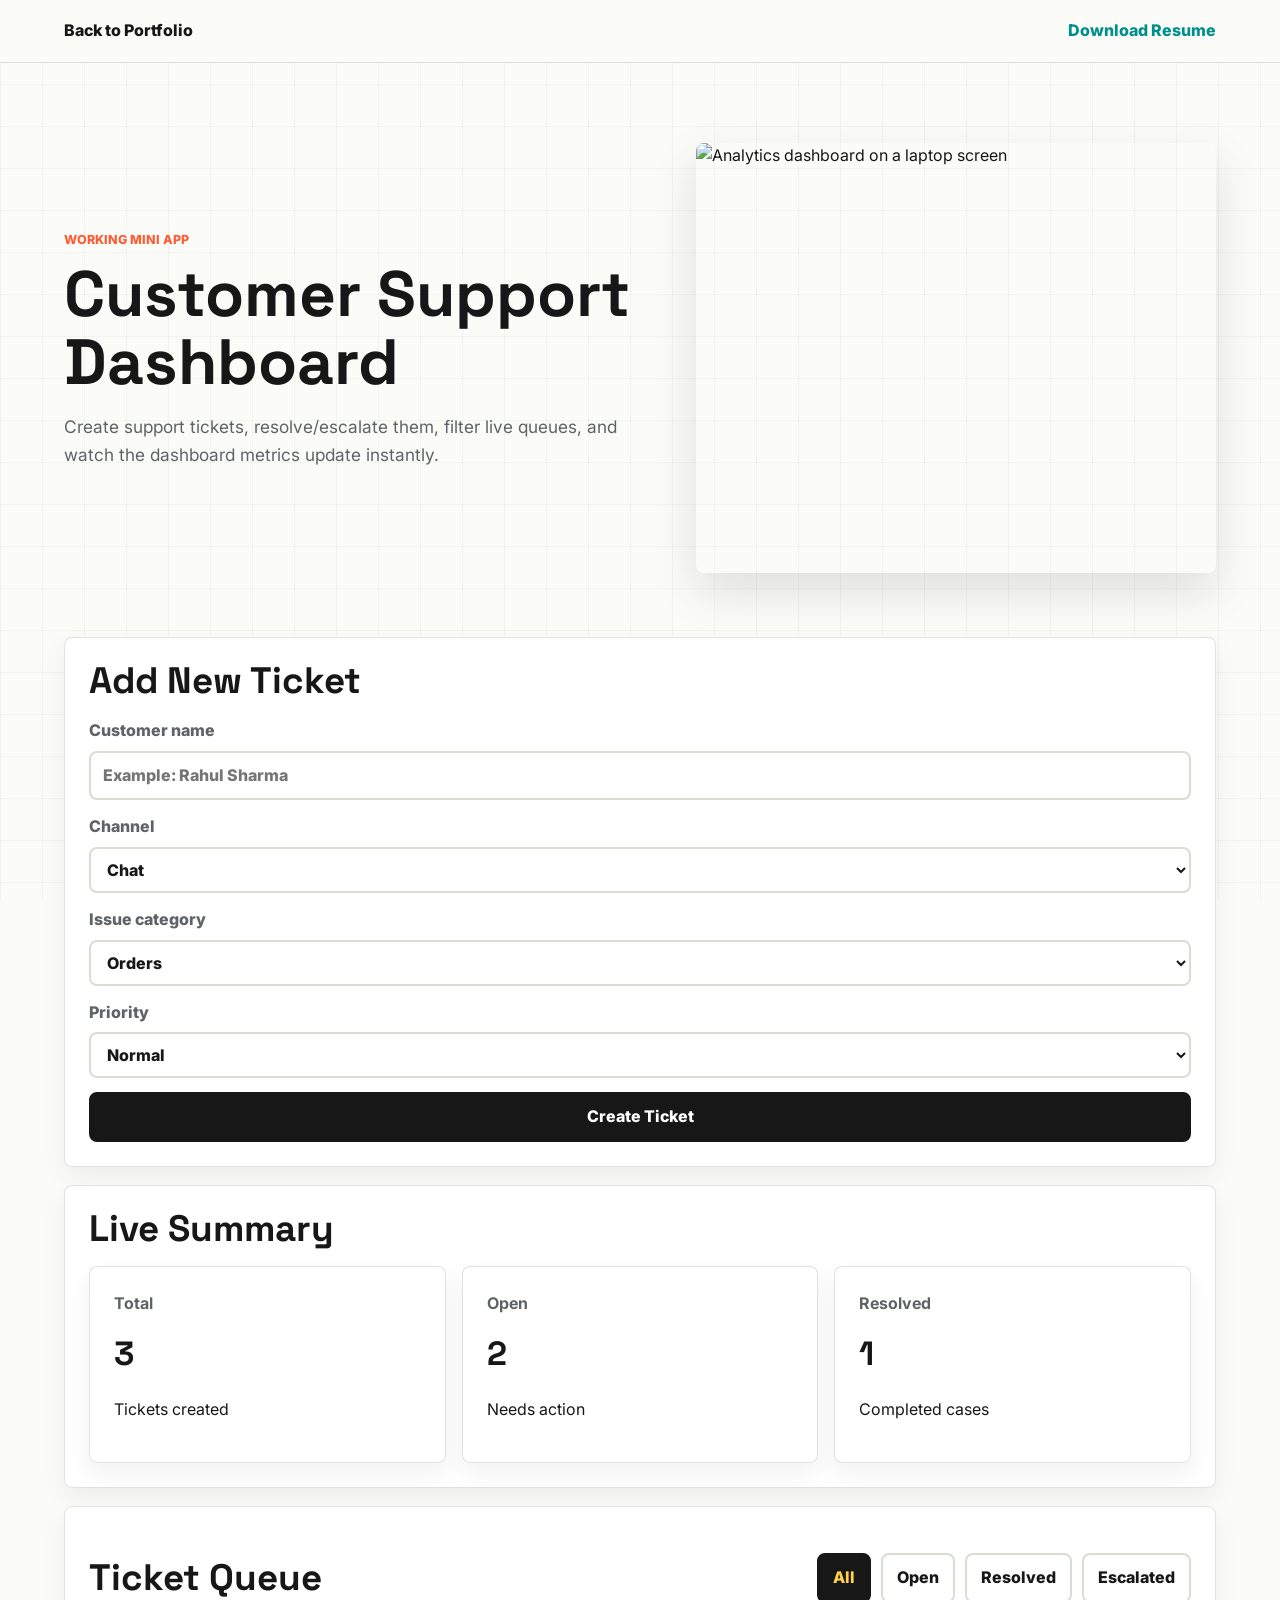
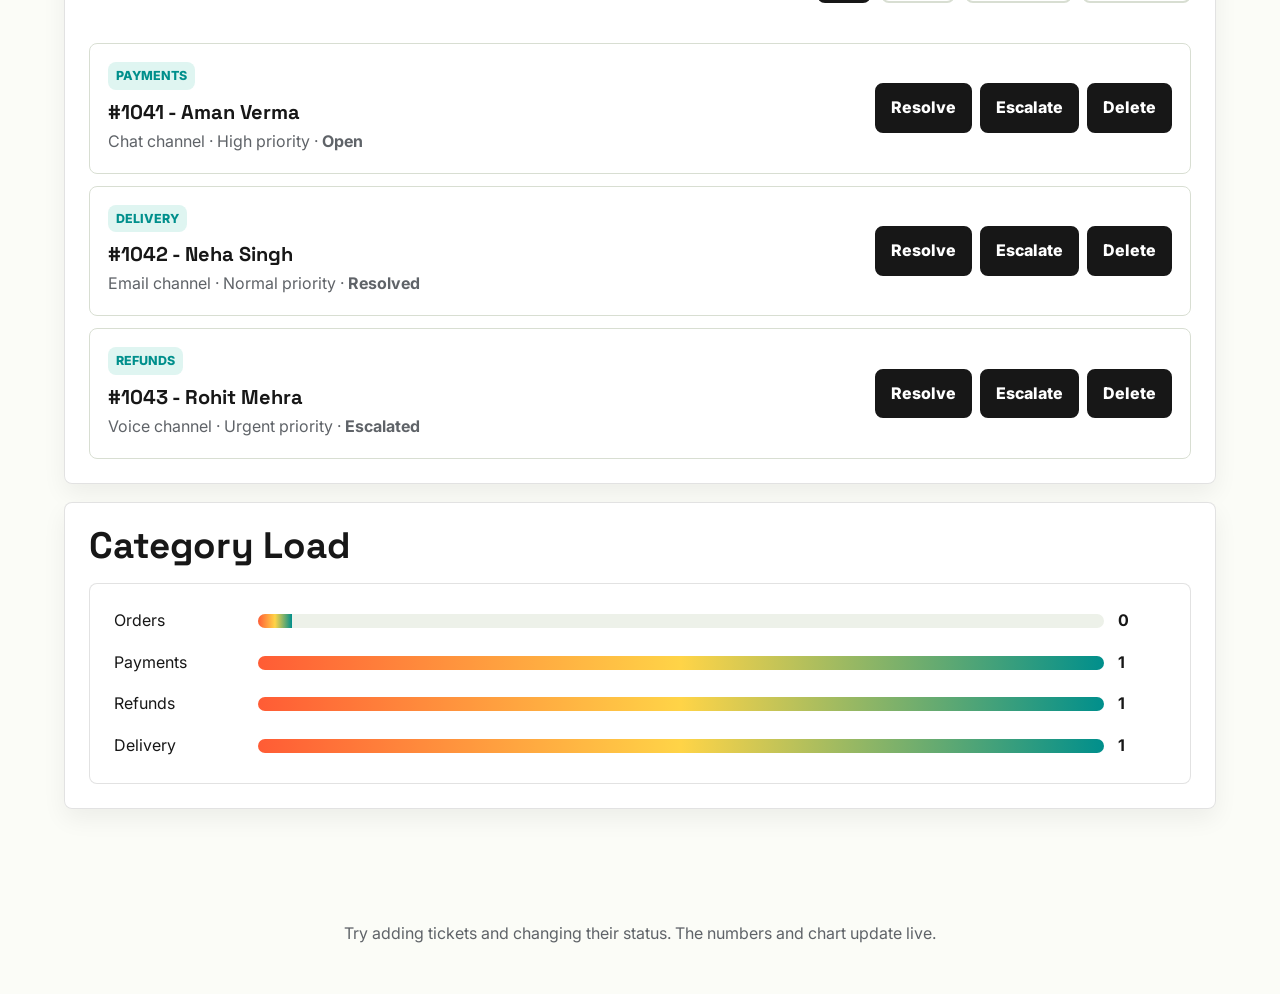
==== projects/customer-support-dashboard.html @ beaea04d "Add files via upload" ====
<!DOCTYPE html>
<html lang="en">
<head>
  <meta charset="UTF-8">
  <meta name="viewport" content="width=device-width, initial-scale=1.0">
  <title>Customer Support Dashboard | Gaurav Khanduri</title>
  <link rel="preconnect" href="https://fonts.googleapis.com">
  <link rel="preconnect" href="https://fonts.gstatic.com" crossorigin>
  <link href="https://fonts.googleapis.com/css2?family=Inter:wght@400;500;600;700;800&family=Space+Grotesk:wght@600;700&display=swap" rel="stylesheet">
  <link rel="stylesheet" href="project.css">
</head>
<body data-app="support">
  <header class="project-header">
    <a class="back-link" href="../index.html#work">Back to Portfolio</a>
    <a class="mini-link" href="../assets/Gaurav-Khanduri-Resume.pdf" download>Download Resume</a>
  </header>

  <main>
    <section class="project-hero app-hero">
      <div>
        <p class="eyebrow">Working Mini App</p>
        <h1>Customer Support Dashboard</h1>
        <p class="hero-copy">Create support tickets, resolve/escalate them, filter live queues, and watch the dashboard metrics update instantly.</p>
      </div>
      <div class="hero-image">
        <img src="https://images.unsplash.com/photo-1551288049-bebda4e38f71?auto=format&fit=crop&w=1100&q=80" alt="Analytics dashboard on a laptop screen">
      </div>
    </section>

    <section class="project-section app-shell">
      <div class="app-panel form-panel">
        <h2>Add New Ticket</h2>
        <form class="app-form" data-ticket-form>
          <label>
            Customer name
            <input name="customer" type="text" placeholder="Example: Rahul Sharma" required>
          </label>
          <label>
            Channel
            <select name="channel" required>
              <option>Chat</option>
              <option>Email</option>
              <option>Voice</option>
            </select>
          </label>
          <label>
            Issue category
            <select name="category" required>
              <option>Orders</option>
              <option>Payments</option>
              <option>Refunds</option>
              <option>Delivery</option>
            </select>
          </label>
          <label>
            Priority
            <select name="priority" required>
              <option>Normal</option>
              <option>High</option>
              <option>Urgent</option>
            </select>
          </label>
          <button class="app-button" type="submit">Create Ticket</button>
        </form>
      </div>

      <div class="app-panel">
        <h2>Live Summary</h2>
        <div class="metric-grid dashboard-metrics">
          <article class="metric"><span>Total</span><strong data-total-tickets>0</strong><p>Tickets created</p></article>
          <article class="metric"><span>Open</span><strong data-open-tickets>0</strong><p>Needs action</p></article>
          <article class="metric"><span>Resolved</span><strong data-resolved-tickets>0</strong><p>Completed cases</p></article>
        </div>
      </div>

      <div class="app-panel">
        <div class="panel-title-row">
          <h2>Ticket Queue</h2>
          <div class="filter-row compact">
            <button class="filter-button is-active" type="button" data-ticket-filter="all">All</button>
            <button class="filter-button" type="button" data-ticket-filter="Open">Open</button>
            <button class="filter-button" type="button" data-ticket-filter="Resolved">Resolved</button>
            <button class="filter-button" type="button" data-ticket-filter="Escalated">Escalated</button>
          </div>
        </div>
        <div class="ticket-list" data-ticket-list></div>
      </div>

      <div class="app-panel">
        <h2>Category Load</h2>
        <div class="chart" data-ticket-chart></div>
      </div>
    </section>
  </main>

  <footer class="project-footer">
    <p>Try adding tickets and changing their status. The numbers and chart update live.</p>
  </footer>

  <script src="project.js"></script>
</body>
</html>
---- projects/project.css ----
:root {
  --ink: #171717;
  --muted: #5f6368;
  --paper: #fbfcf7;
  --white: #ffffff;
  --line: #d8ded2;
  --teal: #008f8c;
  --coral: #ff5c35;
  --green: #79c143;
  --yellow: #ffd447;
  --electric: #24e0c6;
  --shadow: 0 18px 45px rgba(23, 23, 23, 0.12);
}

* {
  box-sizing: border-box;
}

html {
  scroll-behavior: smooth;
}

body {
  margin: 0;
  overflow-x: hidden;
  background: var(--paper);
  color: var(--ink);
  font-family: Inter, Arial, sans-serif;
  line-height: 1.6;
}

body::before {
  position: fixed;
  inset: 0;
  z-index: -1;
  background:
    linear-gradient(rgba(23, 23, 23, 0.035) 1px, transparent 1px),
    linear-gradient(90deg, rgba(23, 23, 23, 0.035) 1px, transparent 1px);
  background-size: 42px 42px;
  content: "";
}

a {
  color: inherit;
  text-decoration: none;
}

img {
  display: block;
  max-width: 100%;
}

.project-header {
  position: sticky;
  top: 0;
  z-index: 10;
  display: flex;
  justify-content: space-between;
  gap: 18px;
  align-items: center;
  padding: 18px 5%;
  background: rgba(251, 252, 247, 0.92);
  border-bottom: 1px solid var(--line);
  backdrop-filter: blur(14px);
}

.back-link,
.mini-link {
  font-weight: 800;
}

.mini-link {
  color: var(--teal);
}

.project-hero {
  display: grid;
  grid-template-columns: minmax(0, 1fr) minmax(300px, 520px);
  gap: 44px;
  align-items: center;
  padding: 80px 5% 56px;
}

.eyebrow {
  margin: 0 0 12px;
  color: var(--coral);
  font-size: 0.78rem;
  font-weight: 800;
  text-transform: uppercase;
}

h1,
h2,
h3 {
  margin: 0;
  font-family: "Space Grotesk", Arial, sans-serif;
  line-height: 1.05;
}

h1 {
  max-width: 760px;
  font-size: 4rem;
}

h2 {
  font-size: 2.3rem;
}

h3 {
  font-size: 1.25rem;
}

.hero-copy {
  max-width: 660px;
  color: var(--muted);
  font-size: 1.08rem;
}

.hero-image {
  overflow: hidden;
  border-radius: 8px;
  box-shadow: var(--shadow);
}

.hero-image img {
  width: 100%;
  height: 430px;
  object-fit: cover;
  animation: imageBreath 10s ease-in-out infinite alternate;
}

.project-section {
  padding: 64px 5%;
}

.app-hero {
  padding-bottom: 36px;
}

.app-shell {
  display: grid;
  gap: 18px;
  padding-top: 28px;
}

.app-panel {
  padding: 24px;
  border: 1px solid rgba(23, 23, 23, 0.12);
  border-radius: 8px;
  background: rgba(255, 255, 255, 0.92);
  box-shadow: 0 10px 24px rgba(23, 23, 23, 0.06);
}

.form-panel {
  background: #ffffff;
}

.app-form {
  display: grid;
  gap: 14px;
  margin-top: 18px;
}

.app-form label {
  display: grid;
  gap: 7px;
  color: var(--muted);
  font-weight: 800;
}

.app-form input,
.app-form select,
.app-form textarea {
  width: 100%;
  min-height: 46px;
  padding: 10px 12px;
  border: 2px solid var(--line);
  border-radius: 8px;
  background: var(--white);
  color: var(--ink);
  font: inherit;
}

.app-form textarea {
  resize: vertical;
}

.app-button,
.ticket-actions button {
  min-height: 44px;
  padding: 10px 14px;
  border: 2px solid var(--ink);
  border-radius: 8px;
  background: var(--ink);
  color: var(--white);
  font: inherit;
  font-weight: 800;
  cursor: pointer;
  transition: transform 180ms ease, background 180ms ease, color 180ms ease;
}

.app-button:hover,
.ticket-actions button:hover {
  transform: translateY(-2px);
  background: var(--yellow);
  color: var(--ink);
}

.panel-title-row {
  display: flex;
  flex-wrap: wrap;
  gap: 16px;
  align-items: center;
  justify-content: space-between;
}

.compact {
  margin: 0;
}

.dashboard-metrics {
  margin-top: 18px;
}

.panel-grid,
.metric-grid,
.insight-grid,
.issue-grid {
  display: grid;
  grid-template-columns: repeat(3, 1fr);
  gap: 16px;
}

.panel,
.metric,
.insight,
.issue,
.faq-item,
.feedback-item,
.table-panel {
  border: 1px solid rgba(23, 23, 23, 0.12);
  border-radius: 8px;
  background: var(--white);
  box-shadow: 0 10px 24px rgba(23, 23, 23, 0.06);
}

.metric,
.insight,
.issue {
  min-height: 150px;
  padding: 24px;
}

.metric strong,
.insight strong,
.issue strong {
  display: block;
  margin-top: 10px;
  font-family: "Space Grotesk", Arial, sans-serif;
  font-size: 2.1rem;
}

.metric span,
.insight span,
.issue span {
  color: var(--muted);
  font-weight: 700;
}

.table-panel {
  margin-top: 18px;
  overflow: hidden;
}

.ticket-list {
  display: grid;
  gap: 12px;
  margin-top: 18px;
}

.ticket-card {
  display: flex;
  justify-content: space-between;
  gap: 18px;
  padding: 18px;
  border: 1px solid var(--line);
  border-radius: 8px;
  background: var(--white);
}

.ticket-card h3 {
  margin: 0 0 6px;
}

.ticket-card p {
  margin: 0;
  color: var(--muted);
}

.ticket-actions {
  display: flex;
  flex-wrap: wrap;
  gap: 8px;
  align-items: center;
  justify-content: flex-end;
}

.table-row {
  display: grid;
  grid-template-columns: 1.2fr 1fr 1fr 1fr;
  gap: 16px;
  padding: 16px 20px;
  border-bottom: 1px solid var(--line);
}

.table-row:last-child {
  border-bottom: 0;
}

.table-row.header {
  background: var(--ink);
  color: var(--white);
  font-weight: 800;
}

.status {
  display: inline-flex;
  width: max-content;
  padding: 4px 8px;
  border-radius: 8px;
  background: #e8f7d8;
  color: #235c1f;
  font-weight: 800;
}

.chart {
  display: grid;
  gap: 16px;
  margin-top: 18px;
  padding: 24px;
  border: 1px solid rgba(23, 23, 23, 0.12);
  border-radius: 8px;
  background: var(--white);
}

.bar {
  display: grid;
  grid-template-columns: 130px minmax(0, 1fr) 48px;
  gap: 14px;
  align-items: center;
}

.bar-track {
  height: 14px;
  overflow: hidden;
  border-radius: 8px;
  background: #edf1e9;
}

.bar-track span {
  display: block;
  width: var(--value);
  height: 100%;
  background: linear-gradient(90deg, var(--coral), var(--yellow), var(--teal));
  animation: growBar 900ms ease both;
}

.filter-row,
.search-row {
  display: flex;
  flex-wrap: wrap;
  gap: 10px;
  margin: 22px 0;
}

.filter-button,
.search-row input {
  min-height: 44px;
  border: 2px solid var(--line);
  border-radius: 8px;
  background: var(--white);
  color: var(--ink);
  font: inherit;
  font-weight: 800;
}

.filter-button {
  padding: 10px 14px;
  cursor: pointer;
}

.filter-button.is-active {
  border-color: var(--ink);
  background: var(--ink);
  color: var(--yellow);
}

.search-row input {
  width: min(520px, 100%);
  padding: 10px 14px;
}

.feedback-list,
.faq-list {
  display: grid;
  gap: 12px;
}

.feedback-item,
.faq-item {
  padding: 20px;
}

.feedback-item h3,
.faq-item h3 {
  margin-bottom: 8px;
}

.analysis-result,
.order-result,
.issue-output {
  margin-top: 16px;
}

.result-grid {
  display: grid;
  grid-template-columns: repeat(3, 1fr);
  gap: 12px;
  margin-bottom: 16px;
}

.result-grid article,
.app-result {
  padding: 18px;
  border: 1px solid var(--line);
  border-radius: 8px;
  background: var(--white);
}

.result-grid span {
  color: var(--muted);
  font-size: 0.78rem;
  font-weight: 800;
  text-transform: uppercase;
}

.result-grid strong {
  display: block;
  margin-top: 6px;
  font-family: "Space Grotesk", Arial, sans-serif;
  font-size: 1.4rem;
}

.empty-state {
  padding: 18px;
  border: 1px dashed var(--line);
  border-radius: 8px;
  color: var(--muted);
}

.category {
  display: inline-flex;
  margin-bottom: 12px;
  padding: 4px 8px;
  border-radius: 8px;
  background: #dff5f1;
  color: var(--teal);
  font-size: 0.78rem;
  font-weight: 800;
  text-transform: uppercase;
}

.issue-grid {
  grid-template-columns: repeat(4, 1fr);
}

.faq-item[hidden],
.feedback-item[hidden] {
  display: none;
}

.project-footer {
  padding: 32px 5%;
  color: var(--muted);
  text-align: center;
}

@keyframes growBar {
  from {
    width: 0;
  }
}

@keyframes imageBreath {
  from {
    transform: scale(1);
  }

  to {
    transform: scale(1.06);
  }
}

@media (prefers-reduced-motion: reduce) {
  *,
  *::before,
  *::after {
    animation-duration: 1ms !important;
    animation-iteration-count: 1 !important;
    scroll-behavior: auto !important;
    transition-duration: 1ms !important;
  }
}

@media (max-width: 920px) {
  .project-hero,
  .panel-grid,
  .metric-grid,
  .insight-grid,
  .issue-grid,
  .result-grid {
    grid-template-columns: 1fr;
  }

  h1 {
    font-size: 3rem;
  }

  h2 {
    font-size: 2rem;
  }
}

@media (max-width: 680px) {
  .project-header {
    align-items: flex-start;
    flex-direction: column;
  }

  .project-hero,
  .project-section {
    padding-left: 18px;
    padding-right: 18px;
  }

  h1 {
    font-size: 2.25rem;
  }

  .hero-image img {
    height: 280px;
  }

  .table-row,
  .bar,
  .ticket-card {
    grid-template-columns: 1fr;
    flex-direction: column;
  }

  .ticket-actions {
    justify-content: flex-start;
  }
}
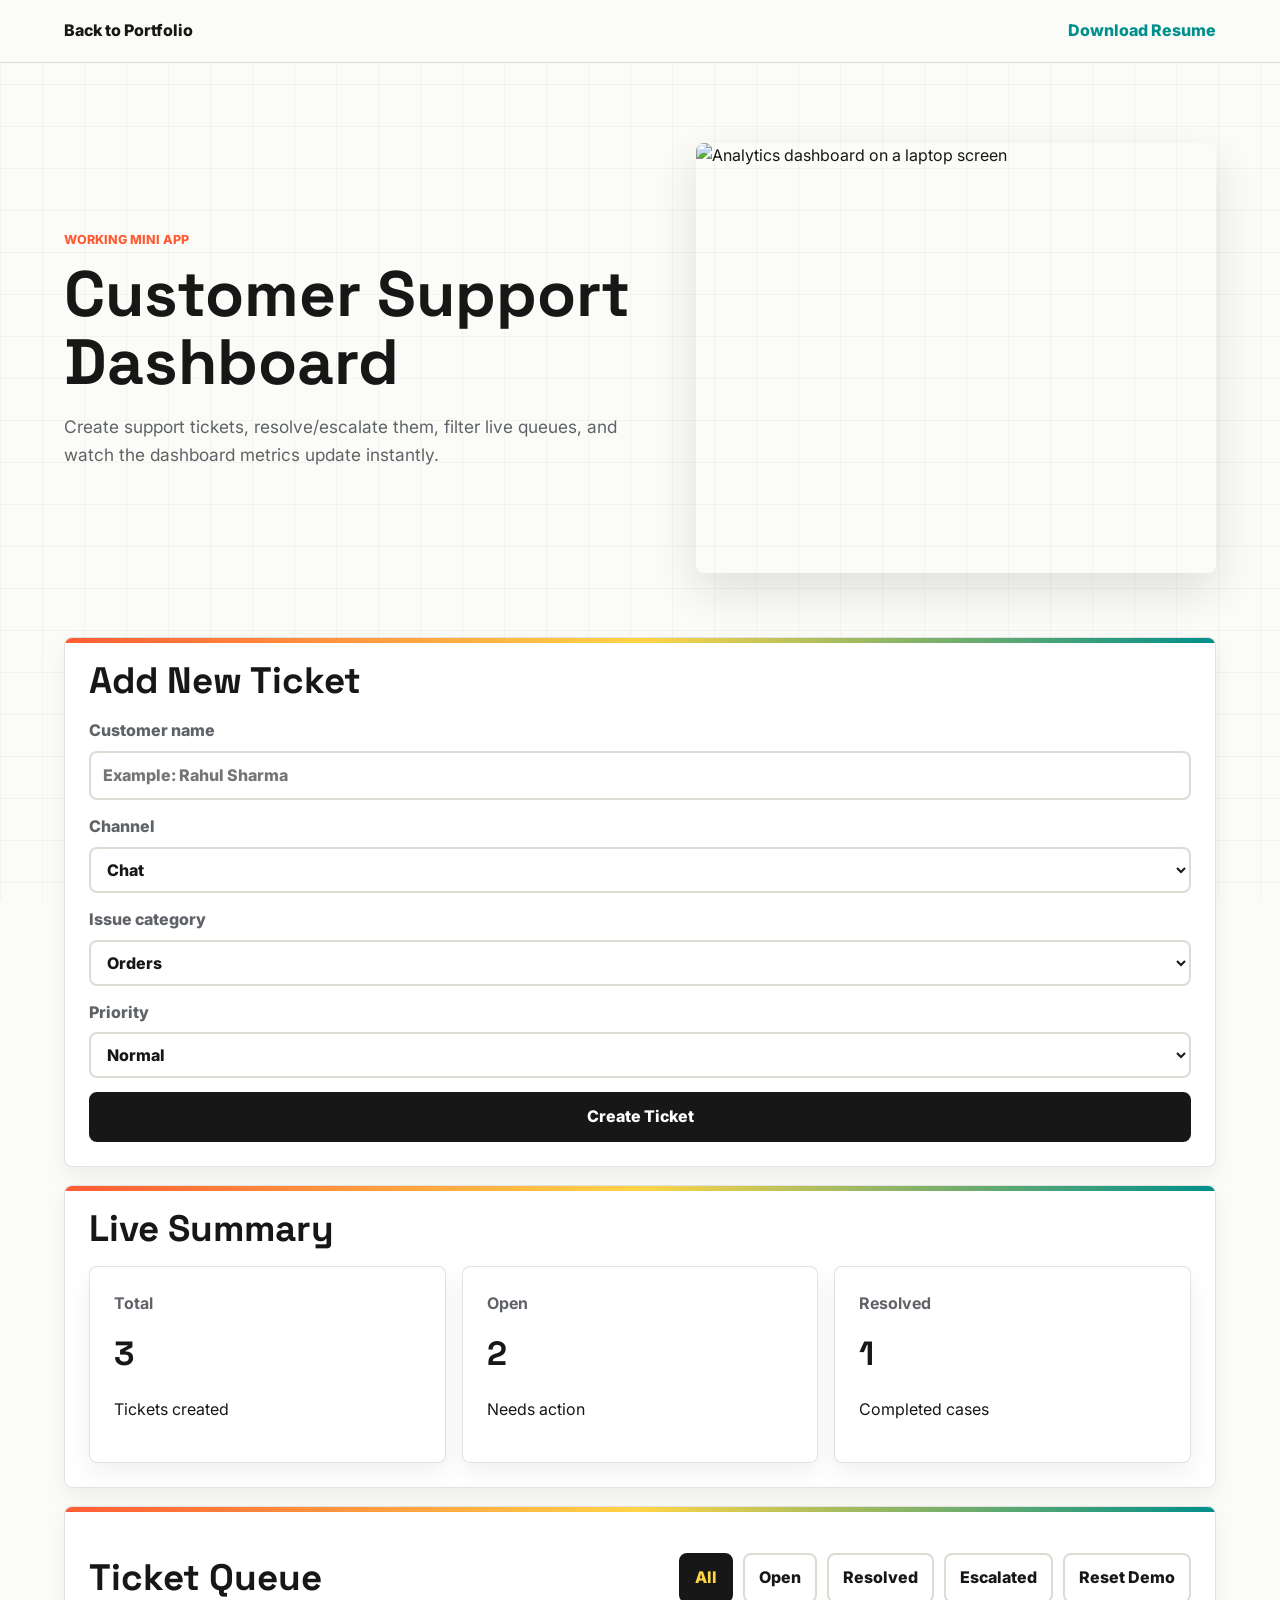
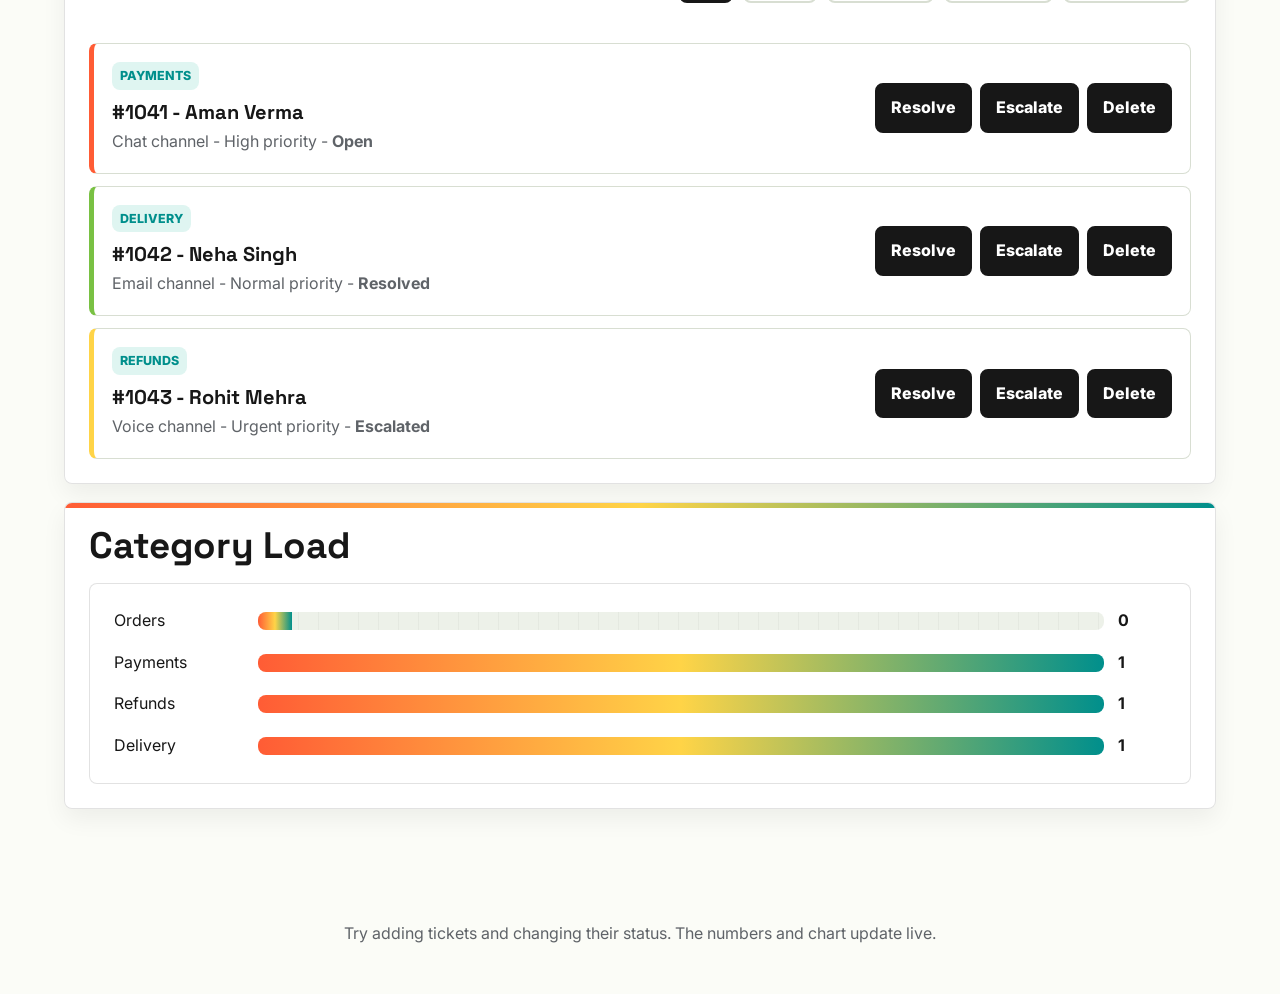
==== commit 23970018: "Add files via upload" ====
--- a/projects/customer-support-dashboard.html
+++ b/projects/customer-support-dashboard.html
@@ -4,6 +4,7 @@
   <meta charset="UTF-8">
   <meta name="viewport" content="width=device-width, initial-scale=1.0">
   <title>Customer Support Dashboard | Gaurav Khanduri</title>
+  <link rel="icon" type="image/svg+xml" href="../assets/favicon.svg">
   <link rel="preconnect" href="https://fonts.googleapis.com">
   <link rel="preconnect" href="https://fonts.gstatic.com" crossorigin>
   <link href="https://fonts.googleapis.com/css2?family=Inter:wght@400;500;600;700;800&family=Space+Grotesk:wght@600;700&display=swap" rel="stylesheet">
@@ -81,6 +82,7 @@
             <button class="filter-button" type="button" data-ticket-filter="Open">Open</button>
             <button class="filter-button" type="button" data-ticket-filter="Resolved">Resolved</button>
             <button class="filter-button" type="button" data-ticket-filter="Escalated">Escalated</button>
+            <button class="filter-button reset-button" type="button" data-reset-support>Reset Demo</button>
           </div>
         </div>
         <div class="ticket-list" data-ticket-list></div>
--- a/projects/project.css
+++ b/projects/project.css
@@ -144,11 +144,23 @@
 }
 
 .app-panel {
+  position: relative;
+  overflow: hidden;
   padding: 24px;
   border: 1px solid rgba(23, 23, 23, 0.12);
   border-radius: 8px;
   background: rgba(255, 255, 255, 0.92);
   box-shadow: 0 10px 24px rgba(23, 23, 23, 0.06);
+}
+
+.app-panel::before {
+  position: absolute;
+  top: 0;
+  left: 0;
+  width: 100%;
+  height: 5px;
+  background: linear-gradient(90deg, var(--coral), var(--yellow), var(--teal));
+  content: "";
 }
 
 .form-panel {
@@ -186,6 +198,7 @@
 }
 
 .app-button,
+.ghost-button,
 .ticket-actions button {
   min-height: 44px;
   padding: 10px 14px;
@@ -200,10 +213,27 @@
 }
 
 .app-button:hover,
+.ghost-button:hover,
 .ticket-actions button:hover {
   transform: translateY(-2px);
   background: var(--yellow);
   color: var(--ink);
+}
+
+.ghost-button {
+  background: var(--white);
+  color: var(--ink);
+  border-color: var(--line);
+}
+
+.form-actions {
+  display: flex;
+  flex-wrap: wrap;
+  gap: 10px;
+}
+
+.clear-issues {
+  margin-top: 14px;
 }
 
 .panel-title-row {
@@ -249,6 +279,18 @@
 .issue {
   min-height: 150px;
   padding: 24px;
+  transition: transform 180ms ease, box-shadow 180ms ease;
+}
+
+.metric:hover,
+.insight:hover,
+.issue:hover,
+.ticket-card:hover,
+.feedback-item:hover,
+.faq-item:hover,
+.app-result:hover {
+  transform: translateY(-3px);
+  box-shadow: var(--shadow);
 }
 
 .metric strong,
@@ -286,6 +328,19 @@
   border: 1px solid var(--line);
   border-radius: 8px;
   background: var(--white);
+  transition: transform 180ms ease, box-shadow 180ms ease, border-color 180ms ease;
+}
+
+.ticket-card.status-open {
+  border-left: 5px solid var(--coral);
+}
+
+.ticket-card.status-resolved {
+  border-left: 5px solid var(--green);
+}
+
+.ticket-card.status-escalated {
+  border-left: 5px solid var(--yellow);
 }
 
 .ticket-card h3 {
@@ -351,10 +406,13 @@
 }
 
 .bar-track {
-  height: 14px;
+  height: 18px;
   overflow: hidden;
   border-radius: 8px;
-  background: #edf1e9;
+  background:
+    linear-gradient(90deg, rgba(23, 23, 23, 0.04) 1px, transparent 1px),
+    #edf1e9;
+  background-size: 20px 100%;
 }
 
 .bar-track span {
@@ -409,6 +467,7 @@
 .feedback-item,
 .faq-item {
   padding: 20px;
+  transition: transform 180ms ease, box-shadow 180ms ease;
 }
 
 .feedback-item h3,
@@ -435,6 +494,7 @@
   border: 1px solid var(--line);
   border-radius: 8px;
   background: var(--white);
+  transition: transform 180ms ease, box-shadow 180ms ease;
 }
 
 .result-grid span {
@@ -455,7 +515,15 @@
   padding: 18px;
   border: 1px dashed var(--line);
   border-radius: 8px;
+  background: #fbfcf7;
   color: var(--muted);
+}
+
+.empty-state strong {
+  display: block;
+  color: var(--ink);
+  font-family: "Space Grotesk", Arial, sans-serif;
+  font-size: 1.2rem;
 }
 
 .category {
@@ -483,6 +551,30 @@
   padding: 32px 5%;
   color: var(--muted);
   text-align: center;
+}
+
+.toast {
+  position: fixed;
+  right: 18px;
+  bottom: 18px;
+  z-index: 30;
+  max-width: min(340px, calc(100% - 36px));
+  padding: 14px 16px;
+  border: 1px solid rgba(255, 255, 255, 0.16);
+  border-radius: 8px;
+  background: var(--ink);
+  color: var(--white);
+  box-shadow: var(--shadow);
+  font-weight: 800;
+  opacity: 0;
+  transform: translateY(14px);
+  transition: opacity 180ms ease, transform 180ms ease;
+  pointer-events: none;
+}
+
+.toast.is-visible {
+  opacity: 1;
+  transform: translateY(0);
 }
 
 @keyframes growBar {
@@ -532,9 +624,15 @@
 }
 
 @media (max-width: 680px) {
+  body::before {
+    background-size: 28px 28px;
+  }
+
   .project-header {
     align-items: flex-start;
     flex-direction: column;
+    gap: 8px;
+    padding: 14px 18px;
   }
 
   .project-hero,
@@ -543,12 +641,25 @@
     padding-right: 18px;
   }
 
+  .project-hero {
+    gap: 22px;
+    padding-top: 48px;
+  }
+
   h1 {
     font-size: 2.25rem;
   }
 
+  h2 {
+    font-size: 1.65rem;
+  }
+
+  .hero-copy {
+    font-size: 1rem;
+  }
+
   .hero-image img {
-    height: 280px;
+    height: 230px;
   }
 
   .table-row,
@@ -561,4 +672,27 @@
   .ticket-actions {
     justify-content: flex-start;
   }
-}
+
+  .ticket-actions button,
+  .filter-button,
+  .app-button,
+  .ghost-button {
+    width: 100%;
+  }
+
+  .filter-row,
+  .form-actions {
+    display: grid;
+    grid-template-columns: 1fr;
+  }
+
+  .app-panel {
+    padding: 18px;
+  }
+
+  .toast {
+    right: 12px;
+    bottom: 12px;
+    max-width: calc(100% - 24px);
+  }
+}
